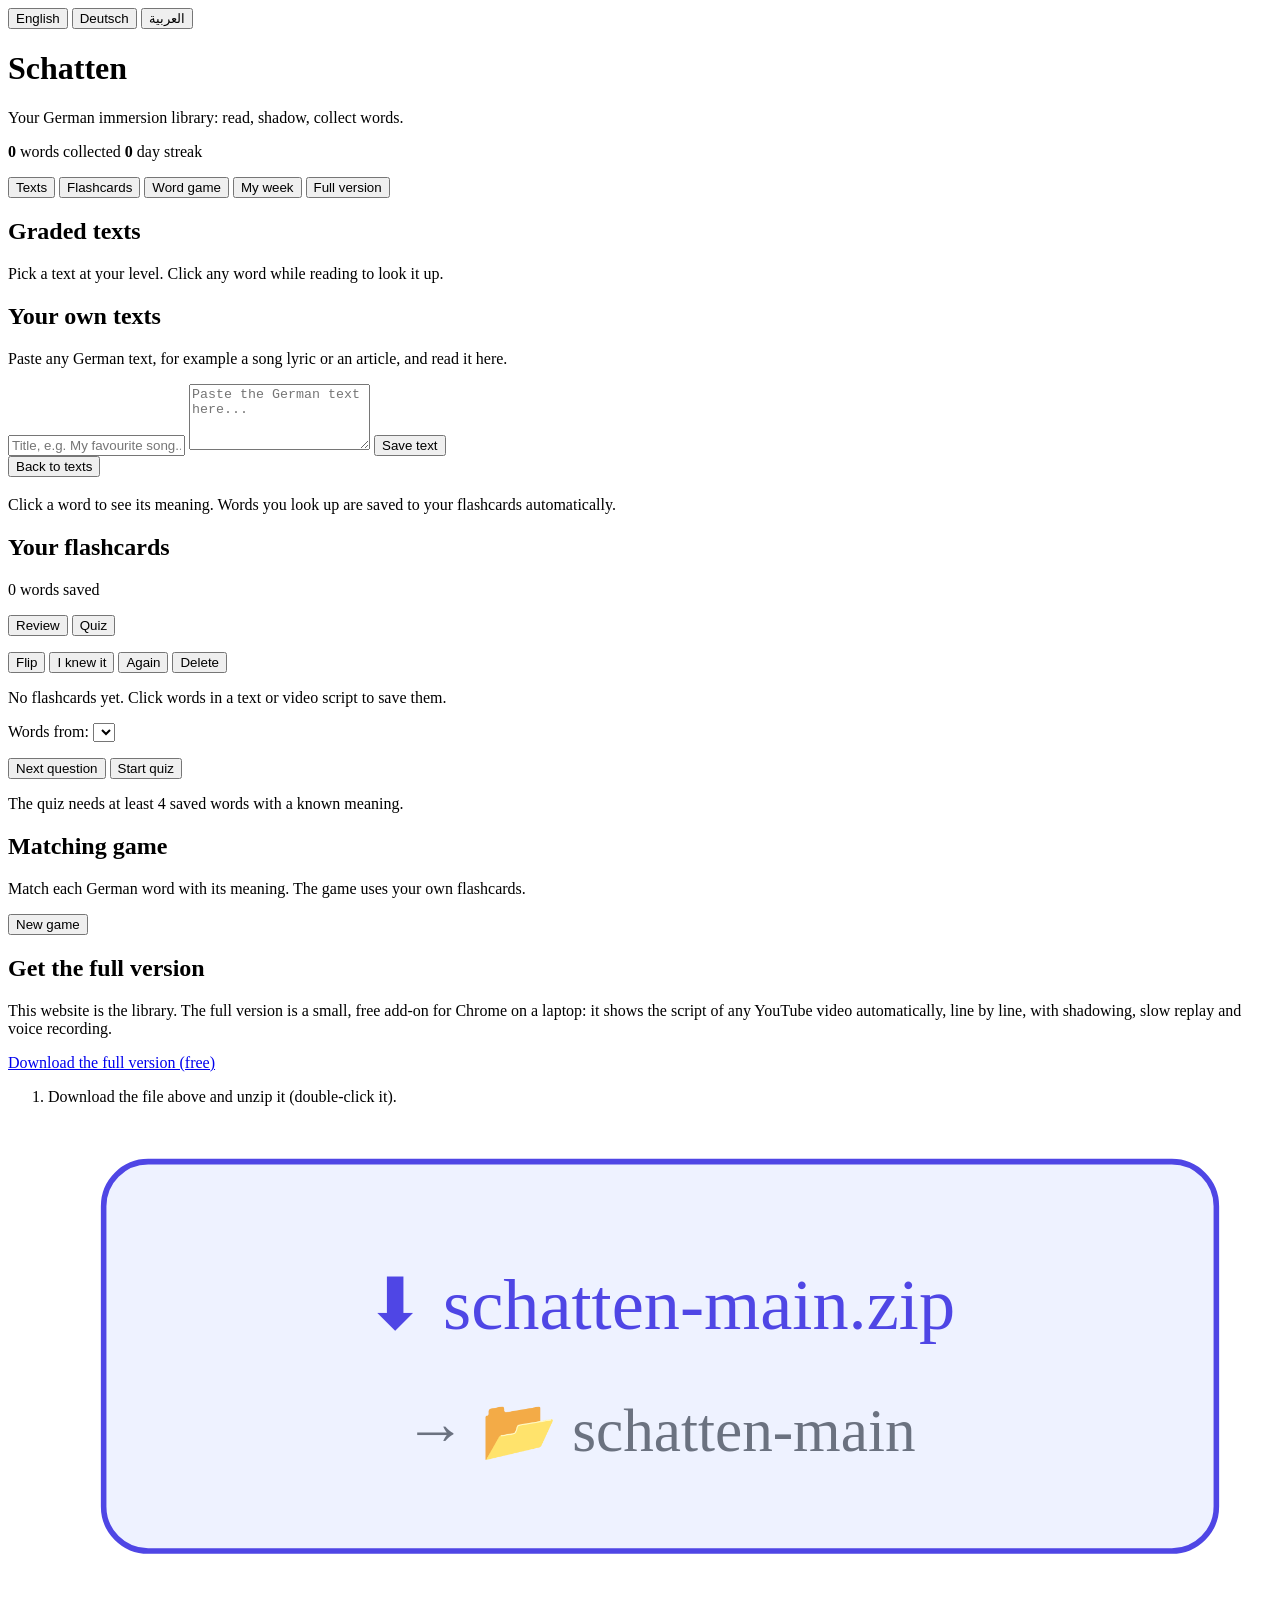
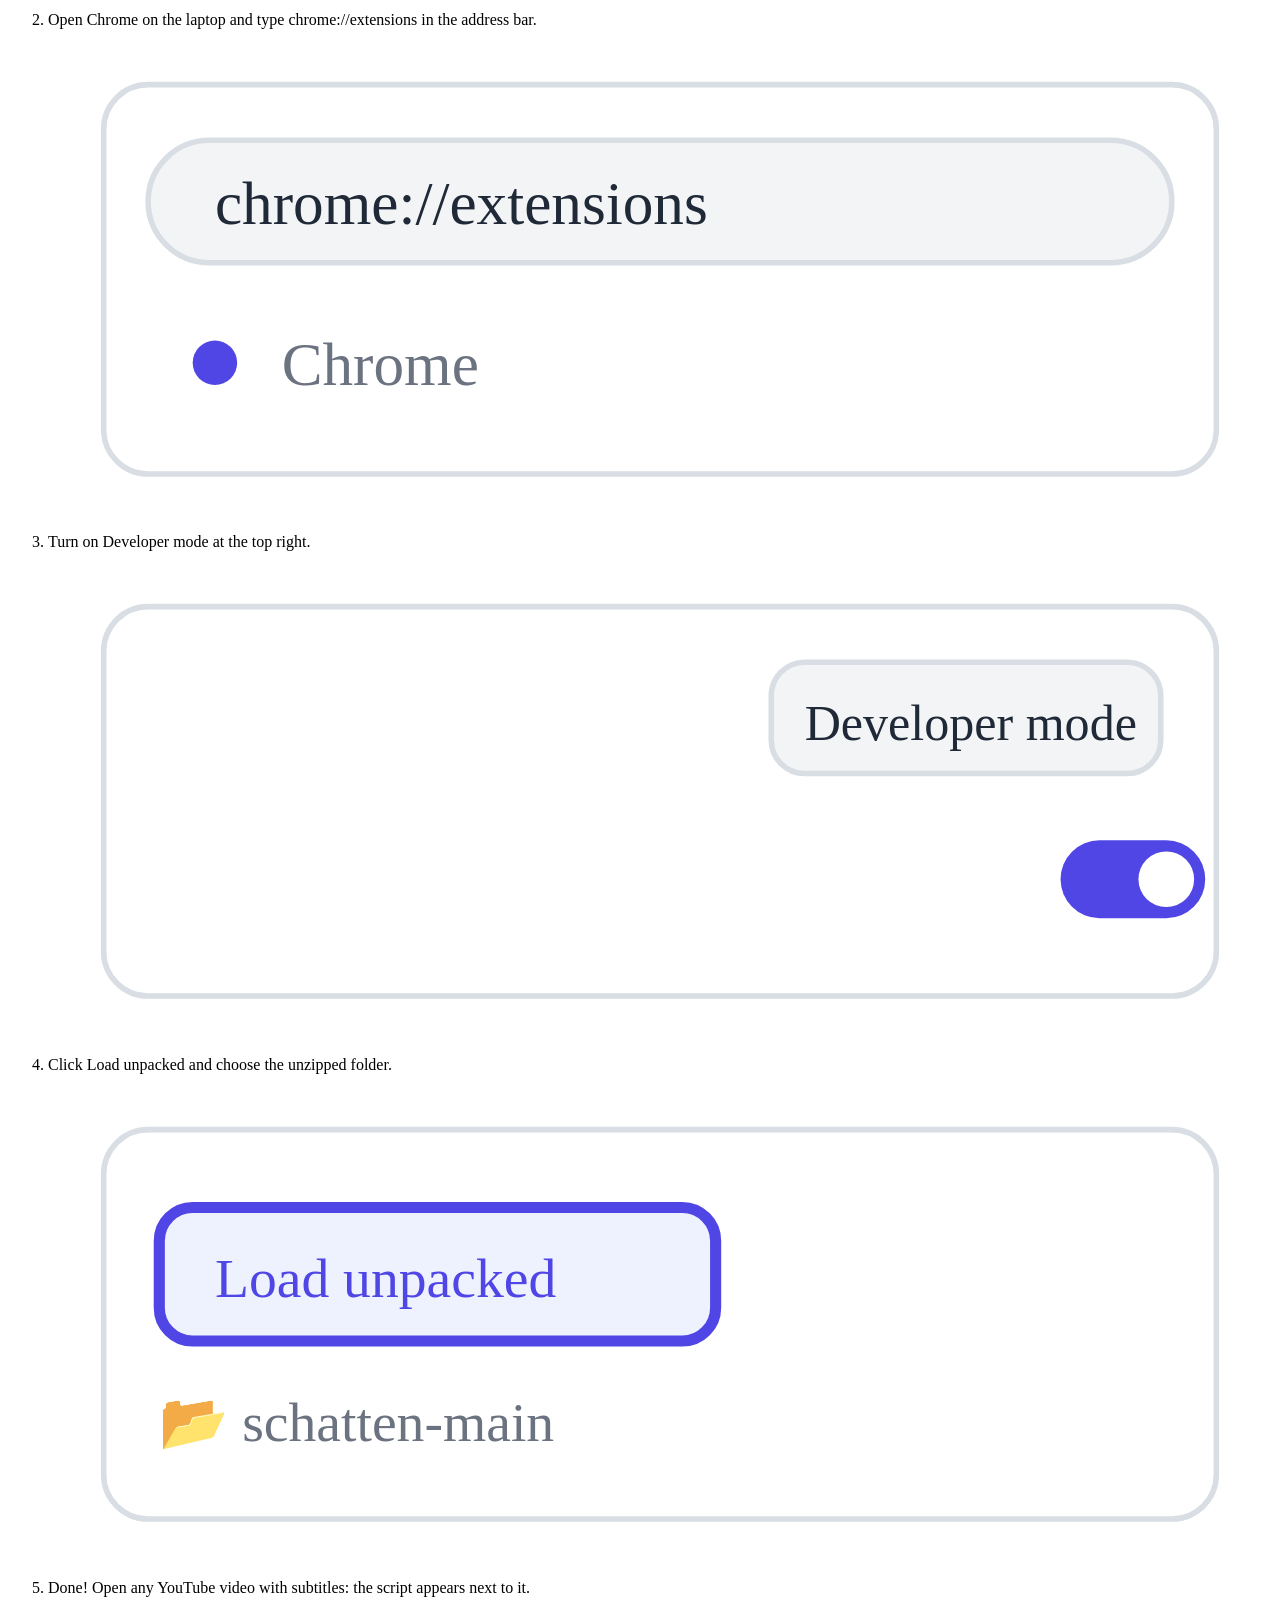
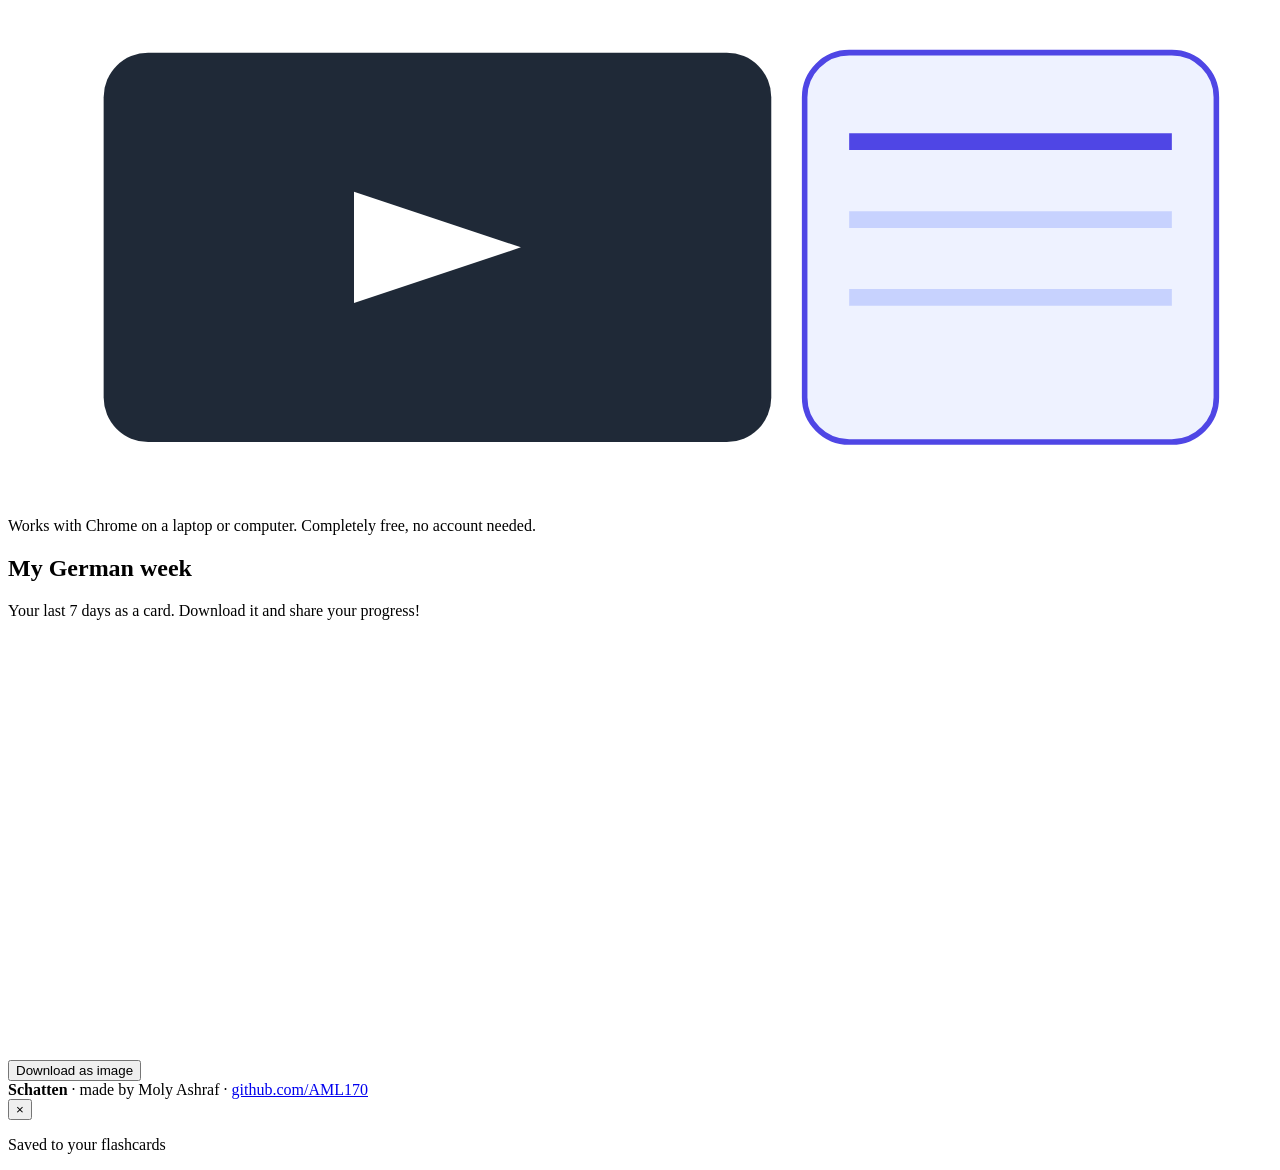
==== index.html @ 18b01fbd "Add initial HTML structure for Schatten app Initial commit of the HTML structure for the Schatten ap" ====
<!DOCTYPE html>
<html lang="en" dir="ltr">
<head>
  <meta charset="UTF-8">
  <meta name="viewport" content="width=device-width, initial-scale=1.0">
  <title>Schatten</title>
  <link rel="stylesheet" href="css/style.css">
</head>
<body>
  <main class="app">
    <header class="app__header">
      <div class="language" role="group" aria-label="Language / Sprache / اللغة">
        <button class="language__button ist-aktiv" data-lang="en" aria-pressed="true">English</button>
        <button class="language__button" data-lang="de" aria-pressed="false">Deutsch</button>
        <button class="language__button" data-lang="ar" aria-pressed="false">العربية</button>
      </div>
      <h1 data-i18n="appTitle">Schatten</h1>
      <p class="app__subtitle" data-i18n="subtitle">Your German immersion library: read, shadow, collect words.</p>
      <p class="stats-leiste">
        <span class="stat"><b id="stat-words">0</b> <span data-i18n="statWords">words collected</span></span>
        <span class="stat"><b id="stat-streak">0</b> <span data-i18n="statStreak">day streak</span></span>
      </p>
    </header>

    <nav class="nav" aria-label="Sections">
      <button class="nav__button ist-aktiv" data-view="library" data-i18n="navLibrary" aria-pressed="true">Texts</button>
      <button class="nav__button" data-view="cards" data-i18n="navCards" aria-pressed="false">Flashcards</button>
      <button class="nav__button" data-view="game" data-i18n="navGame" aria-pressed="false">Word game</button>
      <button class="nav__button" data-view="week" data-i18n="navWeek" aria-pressed="false">My week</button>
      <button class="nav__button" data-view="full" data-i18n="navFull" aria-pressed="false">Full version</button>
    </nav>

    <!-- ===================== Texts ===================== -->
    <section id="view-library" class="view">
      <h2 data-i18n="libraryTitle">Graded texts</h2>
      <p class="hinweis" data-i18n="libraryHint">Pick a text at your level. Click any word while reading to look it up.</p>
      <div id="text-list" class="textliste"></div>

      <h2 data-i18n="ownTitle">Your own texts</h2>
      <p class="hinweis" data-i18n="ownHint">Paste any German text, for example a song lyric or an article, and read it here.</p>
      <form id="own-form" class="formular">
        <input type="text" id="own-title" class="formular__eingabe" data-i18n-placeholder="ownTitlePlaceholder" placeholder="Title, e.g. My favourite song...">
        <textarea id="own-text" class="formular__eingabe" rows="4" data-i18n-placeholder="ownTextPlaceholder" placeholder="Paste the German text here..."></textarea>
        <button type="submit" class="knopf" data-i18n="ownAdd">Save text</button>
      </form>
      <div id="own-list" class="textliste"></div>
    </section>

    <!-- ===================== Reader ===================== -->
    <section id="view-reader" class="view versteckt">
      <button id="reader-back" class="knopf knopf--klein" data-i18n="back">Back to texts</button>
      <h2 id="reader-title"></h2>
      <p class="hinweis" data-i18n="readerHint">Click a word to see its meaning. Words you look up are saved to your flashcards automatically.</p>
      <article id="reader-content" class="lesebereich"></article>
    </section>

    <!-- ===================== Flashcards ===================== -->
    <section id="view-cards" class="view versteckt">
      <h2 data-i18n="cardsTitle">Your flashcards</h2>
      <p class="hinweis"><span id="cards-count">0</span> <span data-i18n="cardsSaved">words saved</span></p>

      <div class="karten-modi">
        <button id="mode-review" class="nav__button ist-aktiv" data-i18n="modeReview" aria-pressed="true">Review</button>
        <button id="mode-quiz" class="nav__button" data-i18n="modeQuiz" aria-pressed="false">Quiz</button>
      </div>

      <div id="review-box">
        <div id="karte" class="karteikarte">
          <p id="karte-front" class="karteikarte__wort"></p>
          <p id="karte-back" class="karteikarte__bedeutung versteckt"></p>
          <p id="karte-quelle" class="karteikarte__quelle"></p>
        </div>
        <div class="karten-knöpfe">
          <button id="card-flip" class="knopf knopf--klein" data-i18n="cardFlip">Flip</button>
          <button id="card-know" class="knopf knopf--klein" data-i18n="cardKnow">I knew it</button>
          <button id="card-again" class="knopf knopf--klein" data-i18n="cardAgain">Again</button>
          <button id="card-delete" class="knopf knopf--klein knopf--gefahr" data-i18n="cardDelete">Delete</button>
        </div>
        <p id="cards-empty" class="hinweis versteckt" data-i18n="cardsEmpty">No flashcards yet. Click words in a text or video script to save them.</p>
      </div>

      <div id="quiz-box" class="versteckt">
        <p id="quiz-score" class="hinweis"></p>
        <label class="quiz-quelle">
          <span data-i18n="quizScope">Words from:</span>
          <select id="quiz-source"></select>
        </label>
        <p id="quiz-question" class="quiz__frage"></p>
        <div id="quiz-options" class="quiz__optionen"></div>
        <p id="quiz-feedback" class="hinweis"></p>
        <button id="quiz-next" class="knopf versteckt" data-i18n="quizNext">Next question</button>
        <button id="quiz-start" class="knopf" data-i18n="quizStart">Start quiz</button>
        <p id="quiz-hint" class="hinweis versteckt" data-i18n="quizHint">The quiz needs at least 4 saved words with a known meaning.</p>
      </div>
    </section>

    <!-- ===================== Word game ===================== -->
    <section id="view-game" class="view versteckt">
      <h2 data-i18n="gameTitle">Matching game</h2>
      <p class="hinweis" data-i18n="gameHint">Match each German word with its meaning. The game uses your own flashcards.</p>
      <button id="game-start" class="knopf" data-i18n="gameStart">New game</button>
      <p id="game-info" class="hinweis"></p>
      <div id="game-grid" class="spielfeld"></div>
    </section>

    <!-- ===================== Full version (extension) ===================== -->
    <section id="view-full" class="view versteckt">
      <h2 data-i18n="fullTitle">Get the full version</h2>
      <p class="hinweis" data-i18n="fullText">This website is the library. The full version is a small, free add-on for Chrome on a laptop: it shows the script of any YouTube video automatically, line by line, with shadowing, slow replay and voice recording.</p>
      <p><a id="full-download" class="knopf knopf--link" href="#" data-i18n="fullDownload">Download the full version (free)</a></p>
      <ol class="schritte">
        <li>
          <span data-i18n="fullStep1">Download the file above and unzip it (double-click it).</span>
          <svg viewBox="0 0 220 90" class="schritte__bild" aria-hidden="true"><rect x="10" y="10" width="200" height="70" rx="8" fill="#eef2ff" stroke="#4f46e5"/><text x="110" y="40" text-anchor="middle" font-size="13" fill="#4f46e5">⬇ schatten-main.zip</text><text x="110" y="62" text-anchor="middle" font-size="11" fill="#6b7280">→ 📂 schatten-main</text></svg>
        </li>
        <li>
          <span data-i18n="fullStep2">Open Chrome on the laptop and type chrome://extensions in the address bar.</span>
          <svg viewBox="0 0 220 90" class="schritte__bild" aria-hidden="true"><rect x="10" y="10" width="200" height="70" rx="8" fill="#ffffff" stroke="#d8dee4"/><rect x="18" y="20" width="184" height="22" rx="11" fill="#f3f4f6" stroke="#d8dee4"/><text x="30" y="35" font-size="11" fill="#1f2937">chrome://extensions</text><circle cx="30" cy="60" r="4" fill="#4f46e5"/><text x="42" y="64" font-size="11" fill="#6b7280">Chrome</text></svg>
        </li>
        <li>
          <span data-i18n="fullStep3">Turn on Developer mode at the top right.</span>
          <svg viewBox="0 0 220 90" class="schritte__bild" aria-hidden="true"><rect x="10" y="10" width="200" height="70" rx="8" fill="#ffffff" stroke="#d8dee4"/><rect x="130" y="20" width="70" height="20" rx="6" fill="#f3f4f6" stroke="#d8dee4"/><text x="136" y="34" font-size="9" fill="#1f2937">Developer mode</text><rect x="182" y="52" width="26" height="14" rx="7" fill="#4f46e5"/><circle cx="201" cy="59" r="5" fill="#ffffff"/></svg>
        </li>
        <li>
          <span data-i18n="fullStep4">Click Load unpacked and choose the unzipped folder.</span>
          <svg viewBox="0 0 220 90" class="schritte__bild" aria-hidden="true"><rect x="10" y="10" width="200" height="70" rx="8" fill="#ffffff" stroke="#d8dee4"/><rect x="20" y="24" width="100" height="24" rx="6" fill="#eef2ff" stroke="#4f46e5" stroke-width="2"/><text x="30" y="40" font-size="10" fill="#4f46e5">Load unpacked</text><text x="20" y="66" font-size="10" fill="#6b7280">📂 schatten-main</text></svg>
        </li>
        <li>
          <span data-i18n="fullStep5">Done! Open any YouTube video with subtitles: the script appears next to it.</span>
          <svg viewBox="0 0 220 90" class="schritte__bild" aria-hidden="true"><rect x="10" y="10" width="120" height="70" rx="8" fill="#1f2937"/><polygon points="55,35 85,45 55,55" fill="#ffffff"/><rect x="136" y="10" width="74" height="70" rx="8" fill="#eef2ff" stroke="#4f46e5"/><line x1="144" y1="26" x2="202" y2="26" stroke="#4f46e5" stroke-width="3"/><line x1="144" y1="40" x2="202" y2="40" stroke="#c7d2fe" stroke-width="3"/><line x1="144" y1="54" x2="202" y2="54" stroke="#c7d2fe" stroke-width="3"/></svg>
        </li>
      </ol>
      <p class="hinweis" data-i18n="fullNote">Works with Chrome on a laptop or computer. Completely free, no account needed.</p>
    </section>

    <!-- ===================== My week ===================== -->
    <section id="view-week" class="view versteckt">
      <h2 data-i18n="weekTitle">My German week</h2>
      <p class="hinweis" data-i18n="weekHint">Your last 7 days as a card. Download it and share your progress!</p>
      <canvas id="week-canvas" class="wochenkarte" width="800" height="420"></canvas>
      <div class="karten-knöpfe">
        <button id="week-download" class="knopf" data-i18n="weekDownload">Download as image</button>
      </div>
    </section>
  </main>

  <footer class="ueber">
    <strong>Schatten</strong> · <span data-i18n="aboutMade">made by Moly Ashraf</span> ·
    <a href="https://github.com/AML170" target="_blank" rel="noopener">github.com/AML170</a>
  </footer>

  <!-- Dictionary popup -->
  <div id="dict-panel" class="woerterbuch versteckt" role="dialog" aria-label="Dictionary">
    <button id="dict-close" class="woerterbuch__schliessen" aria-label="Close">×</button>
    <p id="dict-word" class="woerterbuch__wort"></p>
    <p id="dict-en" class="woerterbuch__bedeutung"></p>
    <p id="dict-ar" class="woerterbuch__bedeutung woerterbuch__bedeutung--ar"></p>
    <p id="dict-hint" class="woerterbuch__hinweis"></p>
    <p id="dict-saved" class="woerterbuch__gespeichert" data-i18n="dictSaved">Saved to your flashcards</p>
  </div>

  <script src="js/i18n.js"></script>
  <script src="js/data.js"></script>
  <script src="js/core.js"></script>
  <script src="js/store.js"></script>
  <script src="js/library.js"></script>
</body>
</html>
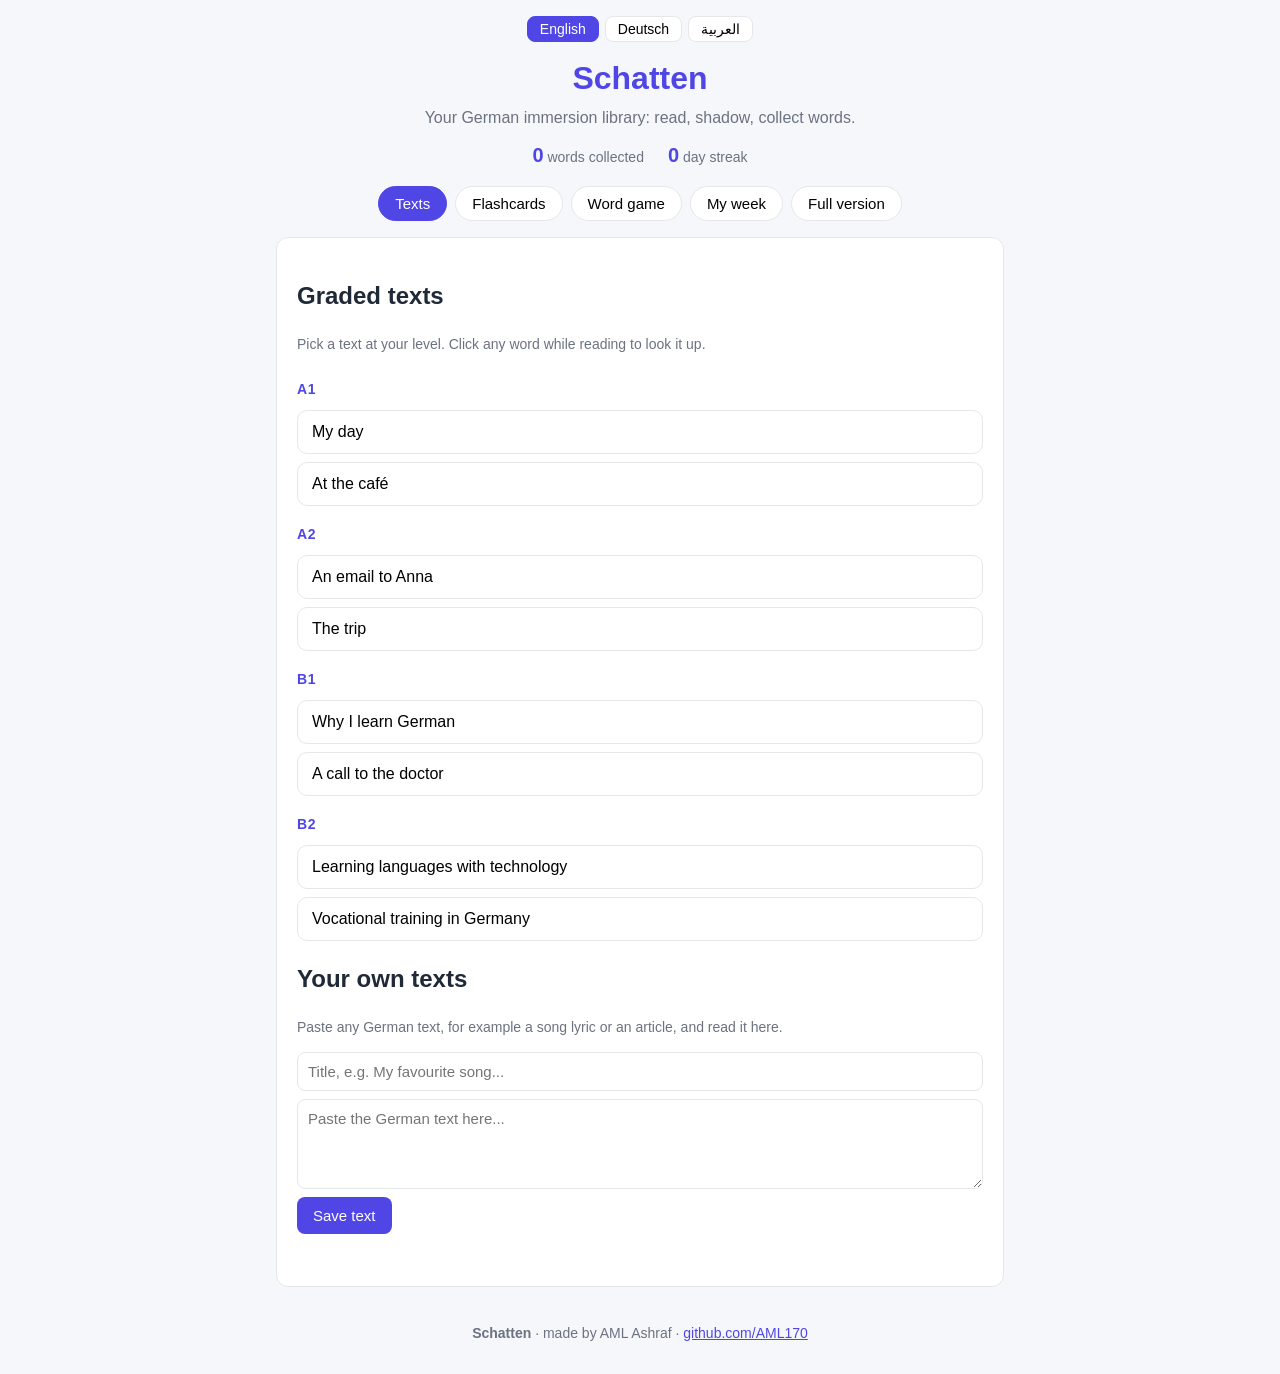
==== commit a8ead8ae: "Update download link and author name in index.html" ====
--- a/index.html
+++ b/index.html
@@ -107,7 +107,7 @@
     <section id="view-full" class="view versteckt">
       <h2 data-i18n="fullTitle">Get the full version</h2>
       <p class="hinweis" data-i18n="fullText">This website is the library. The full version is a small, free add-on for Chrome on a laptop: it shows the script of any YouTube video automatically, line by line, with shadowing, slow replay and voice recording.</p>
-      <p><a id="full-download" class="knopf knopf--link" href="#" data-i18n="fullDownload">Download the full version (free)</a></p>
+      <p><a id="full-download" class="knopf knopf--link" href="https://github.com/AML170/schatten/archive/refs/heads/main.zip" data-i18n="fullDownload">Download the full version (free)</a></p>
       <ol class="schritte">
         <li>
           <span data-i18n="fullStep1">Download the file above and unzip it (double-click it).</span>
@@ -145,7 +145,7 @@
   </main>
 
   <footer class="ueber">
-    <strong>Schatten</strong> · <span data-i18n="aboutMade">made by Moly Ashraf</span> ·
+    <strong>Schatten</strong> · <span data-i18n="aboutMade">made by AML Ashraf</span> ·
     <a href="https://github.com/AML170" target="_blank" rel="noopener">github.com/AML170</a>
   </footer>
 
--- a/css/style.css
+++ b/css/style.css
@@ -0,0 +1,479 @@
+/**
+ * Schatten - style.css
+ * Styles for the extension's own pages (library.html, popup.html).
+ * The YouTube panel has its own stylesheet (css/panel.css).
+ */
+
+:root {
+  --farbe-primaer: #4f46e5;
+  --farbe-primaer-dunkel: #4338ca;
+  --farbe-hintergrund: #f6f7fb;
+  --farbe-karte: #ffffff;
+  --farbe-text: #1f2937;
+  --farbe-gedaempft: #6b7280;
+  --farbe-rahmen: #e5e7eb;
+  --farbe-gruen: #15803d;
+  --farbe-gruen-hell: #bbf7d0;
+  --farbe-rot: #b91c1c;
+}
+
+* {
+  box-sizing: border-box;
+}
+
+body {
+  margin: 0;
+  font-family: "Segoe UI", Roboto, Arial, sans-serif;
+  background: var(--farbe-hintergrund);
+  color: var(--farbe-text);
+  line-height: 1.5;
+}
+
+.app {
+  max-width: 760px;
+  margin: 0 auto;
+  padding: 16px;
+}
+
+.app__header {
+  text-align: center;
+  margin-bottom: 16px;
+}
+
+.app__header h1 {
+  margin: 12px 0 4px 0;
+  color: var(--farbe-primaer);
+}
+
+.app__subtitle {
+  color: var(--farbe-gedaempft);
+  margin: 0;
+}
+
+.stats-leiste {
+  display: flex;
+  justify-content: center;
+  gap: 24px;
+  margin: 10px 0 0 0;
+  color: var(--farbe-gedaempft);
+  font-size: 14px;
+}
+
+.stats-leiste b {
+  color: var(--farbe-primaer);
+  font-size: 20px;
+}
+
+.language {
+  display: flex;
+  justify-content: center;
+  gap: 6px;
+}
+
+.language__button {
+  border: 1px solid var(--farbe-rahmen);
+  background: var(--farbe-karte);
+  border-radius: 8px;
+  padding: 4px 12px;
+  cursor: pointer;
+  font-size: 14px;
+}
+
+.language__button.ist-aktiv {
+  background: var(--farbe-primaer);
+  border-color: var(--farbe-primaer);
+  color: #ffffff;
+}
+
+.nav {
+  display: flex;
+  gap: 8px;
+  flex-wrap: wrap;
+  justify-content: center;
+  margin-bottom: 16px;
+}
+
+.nav__button {
+  border: 1px solid var(--farbe-rahmen);
+  background: var(--farbe-karte);
+  border-radius: 999px;
+  padding: 8px 16px;
+  cursor: pointer;
+  font-size: 15px;
+}
+
+.nav__button.ist-aktiv {
+  background: var(--farbe-primaer);
+  border-color: var(--farbe-primaer);
+  color: #ffffff;
+}
+
+.view {
+  background: var(--farbe-karte);
+  border: 1px solid var(--farbe-rahmen);
+  border-radius: 12px;
+  padding: 20px;
+}
+
+.versteckt {
+  display: none !important;
+}
+
+.hinweis {
+  color: var(--farbe-gedaempft);
+  font-size: 14px;
+}
+
+.textliste {
+  display: flex;
+  flex-direction: column;
+  gap: 8px;
+  margin-bottom: 20px;
+}
+
+.textliste__ebene {
+  margin: 10px 0 2px 0;
+  color: var(--farbe-primaer);
+  font-size: 14px;
+  text-transform: uppercase;
+  letter-spacing: 0.05em;
+}
+
+.textliste__eintrag {
+  text-align: start;
+  border: 1px solid var(--farbe-rahmen);
+  background: var(--farbe-karte);
+  border-radius: 10px;
+  padding: 12px 14px;
+  cursor: pointer;
+  font-size: 16px;
+  display: flex;
+  justify-content: space-between;
+  align-items: center;
+  gap: 8px;
+}
+
+.textliste__eintrag:hover {
+  border-color: var(--farbe-primaer);
+}
+
+.textliste__eintrag--eigen {
+  border-style: dashed;
+}
+
+.textliste__titel {
+  background: none;
+  border: none;
+  font-size: 16px;
+  cursor: pointer;
+  padding: 0;
+  text-align: start;
+  flex: 1;
+}
+
+.formular {
+  display: flex;
+  flex-direction: column;
+  gap: 8px;
+  margin-bottom: 12px;
+}
+
+.formular__eingabe {
+  border: 1px solid var(--farbe-rahmen);
+  border-radius: 8px;
+  padding: 10px;
+  font-size: 15px;
+  font-family: inherit;
+}
+
+.knopf {
+  background: var(--farbe-primaer);
+  color: #ffffff;
+  border: none;
+  border-radius: 8px;
+  padding: 10px 16px;
+  font-size: 15px;
+  cursor: pointer;
+  align-self: flex-start;
+}
+
+.knopf:hover {
+  background: var(--farbe-primaer-dunkel);
+}
+
+.knopf--klein {
+  padding: 6px 12px;
+  font-size: 14px;
+}
+
+.knopf--gefahr {
+  background: var(--farbe-rot);
+}
+
+.lesebereich {
+  font-size: 19px;
+  line-height: 2;
+}
+
+.wort {
+  cursor: pointer;
+  border-radius: 4px;
+  padding: 0 1px;
+}
+
+.wort:hover {
+  background: #fde68a;
+}
+
+.wort--bekannt {
+  background: var(--farbe-gruen-hell);
+  color: var(--farbe-gruen);
+}
+
+.karten-modi {
+  display: flex;
+  gap: 8px;
+  margin-bottom: 16px;
+}
+
+.karteikarte {
+  border: 2px solid var(--farbe-primaer);
+  border-radius: 12px;
+  padding: 32px;
+  text-align: center;
+  margin-bottom: 12px;
+  min-height: 120px;
+}
+
+.karteikarte__wort {
+  font-size: 28px;
+  font-weight: 700;
+  margin: 0;
+}
+
+.karteikarte__bedeutung {
+  font-size: 20px;
+  color: var(--farbe-primaer);
+  margin: 12px 0 0 0;
+}
+
+.karteikarte__quelle {
+  color: var(--farbe-gedaempft);
+  font-size: 13px;
+  margin: 16px 0 0 0;
+}
+
+.karten-knöpfe {
+  display: flex;
+  gap: 8px;
+  flex-wrap: wrap;
+}
+
+.quiz__frage {
+  font-size: 24px;
+  font-weight: 700;
+}
+
+.quiz__optionen {
+  display: grid;
+  gap: 8px;
+  margin-bottom: 12px;
+}
+
+.quiz__option {
+  border: 1px solid var(--farbe-rahmen);
+  background: var(--farbe-karte);
+  border-radius: 10px;
+  padding: 12px;
+  font-size: 16px;
+  cursor: pointer;
+  text-align: start;
+}
+
+.quiz__option:hover {
+  border-color: var(--farbe-primaer);
+}
+
+.quiz-quelle {
+  display: flex;
+  gap: 8px;
+  align-items: center;
+  margin-bottom: 12px;
+  font-size: 14px;
+  color: var(--farbe-gedaempft);
+}
+
+.quiz-quelle select {
+  padding: 6px 10px;
+  border-radius: 8px;
+  border: 1px solid var(--farbe-rahmen);
+  font-size: 14px;
+}
+
+.spielfeld {
+  display: grid;
+  grid-template-columns: repeat(3, 1fr);
+  gap: 8px;
+  margin-top: 12px;
+}
+
+.spielfeld__karte {
+  border: 1px solid var(--farbe-rahmen);
+  background: var(--farbe-karte);
+  border-radius: 10px;
+  padding: 18px 8px;
+  font-size: 15px;
+  cursor: pointer;
+  min-height: 60px;
+}
+
+.spielfeld__karte--offen {
+  border-color: var(--farbe-primaer);
+  background: #eef2ff;
+}
+
+.spielfeld__karte--gefunden {
+  background: var(--farbe-gruen-hell);
+  border-color: var(--farbe-gruen);
+  cursor: default;
+}
+
+.wochenkarte {
+  width: 100%;
+  border-radius: 12px;
+  border: 1px solid var(--farbe-rahmen);
+  margin-bottom: 12px;
+}
+
+/* Dictionary popup */
+.woerterbuch {
+  position: fixed;
+  bottom: 16px;
+  inset-inline: 16px;
+  max-width: 520px;
+  margin: 0 auto;
+  background: var(--farbe-karte);
+  border: 2px solid var(--farbe-primaer);
+  border-radius: 12px;
+  padding: 16px;
+  box-shadow: 0 8px 30px rgba(0, 0, 0, 0.25);
+  z-index: 10;
+}
+
+.woerterbuch__wort {
+  font-size: 22px;
+  font-weight: 700;
+  margin: 0 0 4px 0;
+}
+
+.woerterbuch__bedeutung {
+  margin: 2px 0;
+}
+
+.woerterbuch__bedeutung--ar {
+  direction: rtl;
+  text-align: start;
+  color: #0f766e;
+  font-size: 17px;
+}
+
+.woerterbuch__hinweis {
+  font-size: 13px;
+  color: var(--farbe-gedaempft);
+  margin: 8px 0 0 0;
+}
+
+.woerterbuch__gespeichert {
+  color: var(--farbe-gruen);
+  font-size: 13px;
+  font-weight: 600;
+  margin: 8px 0 0 0;
+}
+
+.woerterbuch__schliessen {
+  position: absolute;
+  top: 6px;
+  inset-inline-end: 10px;
+  background: none;
+  border: none;
+  font-size: 20px;
+  cursor: pointer;
+  color: var(--farbe-gedaempft);
+}
+
+/* RTL fine-tuning */
+[dir="rtl"] .knopf,
+[dir="rtl"] .textliste__eintrag {
+  font-family: inherit;
+}
+
+/* About footer with the maker's name */
+.ueber {
+  text-align: center;
+  color: var(--farbe-gedaempft);
+  font-size: 14px;
+  padding: 20px 0 30px 0;
+}
+
+.ueber a {
+  color: var(--farbe-primaer);
+}
+
+/* Full-version install guide */
+.schritte {
+  list-style: none;
+  padding: 0;
+  display: flex;
+  flex-direction: column;
+  gap: 14px;
+  margin: 16px 0;
+}
+
+.schritte li {
+  display: flex;
+  align-items: center;
+  gap: 14px;
+  border: 1px solid var(--farbe-rahmen);
+  border-radius: 10px;
+  padding: 10px 14px;
+  font-size: 15px;
+}
+
+.schritte li::before {
+  content: counter(schritt);
+}
+
+.schritte {
+  counter-reset: schritt;
+}
+
+.schritte li {
+  counter-increment: schritt;
+}
+
+.schritte li::before {
+  content: counter(schritt);
+  background: var(--farbe-primaer);
+  color: #ffffff;
+  border-radius: 50%;
+  width: 26px;
+  height: 26px;
+  display: inline-flex;
+  align-items: center;
+  justify-content: center;
+  font-weight: 700;
+  flex-shrink: 0;
+}
+
+.schritte__bild {
+  width: 180px;
+  flex-shrink: 0;
+  border-radius: 8px;
+}
+
+@media (max-width: 560px) {
+  .schritte li {
+    flex-direction: column;
+    align-items: flex-start;
+  }
+}
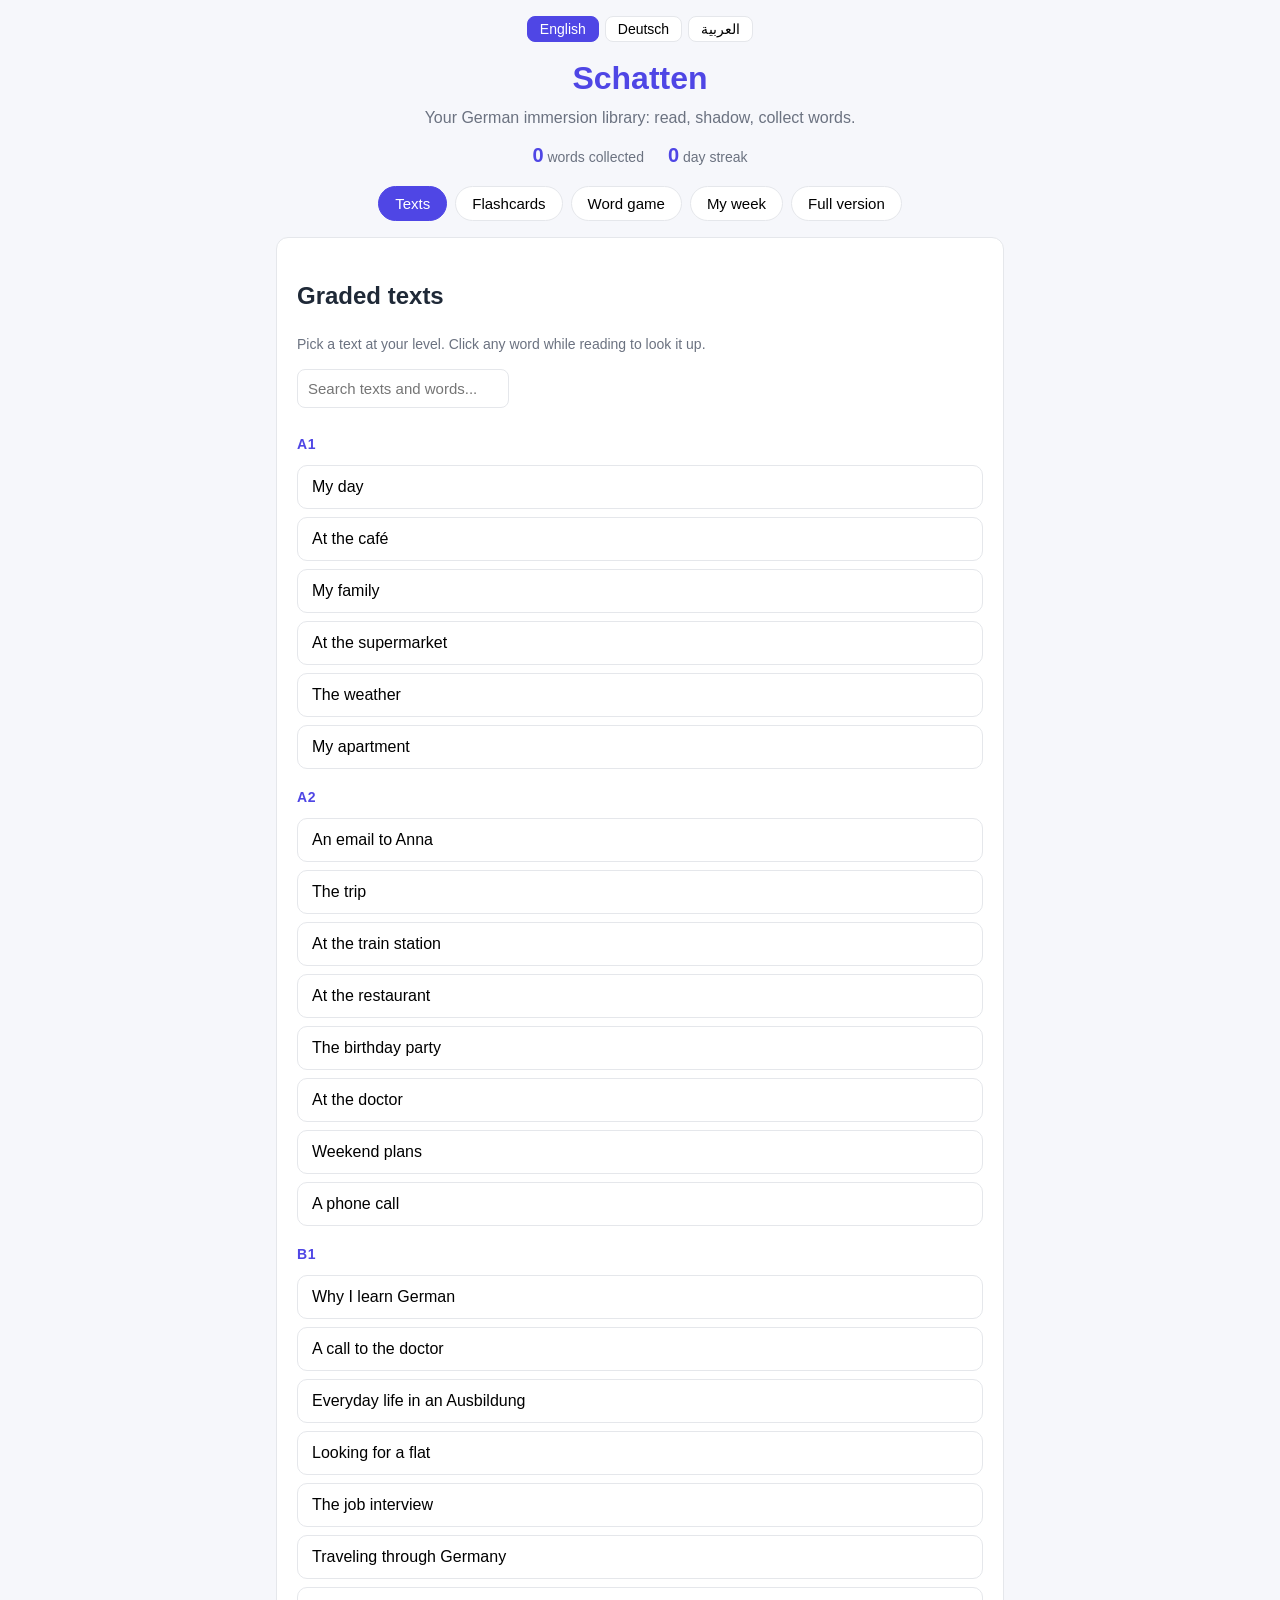
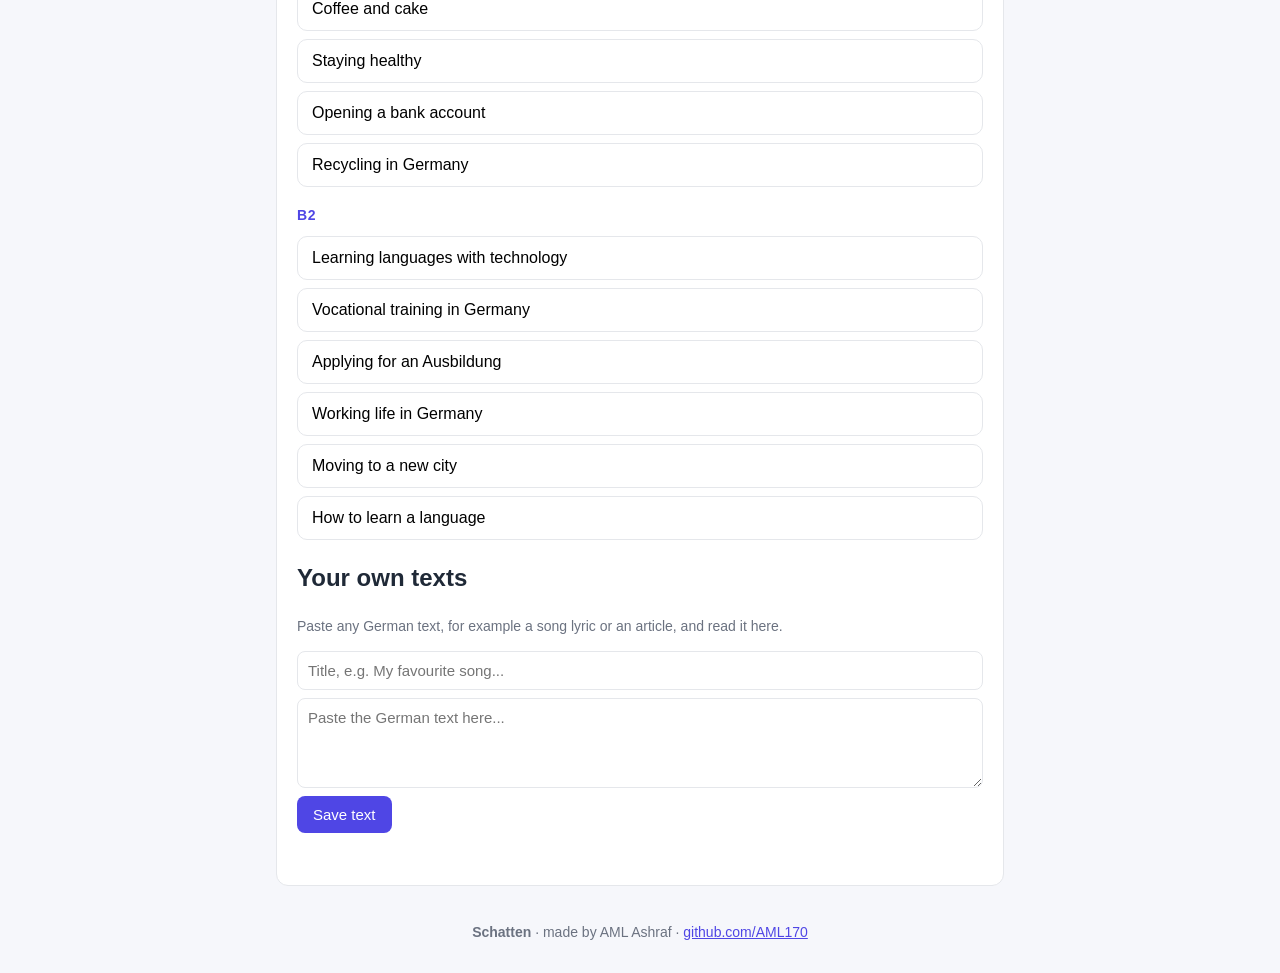
==== commit 56a8fa0b: "Add search input and results section to index.html" ====
--- a/index.html
+++ b/index.html
@@ -34,6 +34,10 @@
     <section id="view-library" class="view">
       <h2 data-i18n="libraryTitle">Graded texts</h2>
       <p class="hinweis" data-i18n="libraryHint">Pick a text at your level. Click any word while reading to look it up.</p>
+      <div class="suche">
+        <input type="search" id="search-input" class="formular__eingabe" data-i18n-placeholder="searchPlaceholder" placeholder="Search texts and words...">
+      </div>
+      <div id="search-results" class="suche-ergebnisse versteckt"></div>
       <div id="text-list" class="textliste"></div>
 
       <h2 data-i18n="ownTitle">Your own texts</h2>
--- a/css/style.css
+++ b/css/style.css
@@ -477,3 +477,26 @@
     align-items: flex-start;
   }
 }
+
+/* --- Search --- */
+.suche {
+  margin: 0 0 16px;
+}
+
+.suche-ergebnisse .textliste__ebene {
+  margin: 18px 0 8px;
+}
+
+.wortliste {
+  display: flex;
+  flex-direction: column;
+  gap: 6px;
+}
+
+.wortliste__eintrag {
+  padding: 8px 12px;
+  border: 1px solid var(--farbe-rahmen);
+  border-radius: 10px;
+  background: var(--farbe-karte);
+  font-size: 0.95rem;
+}
